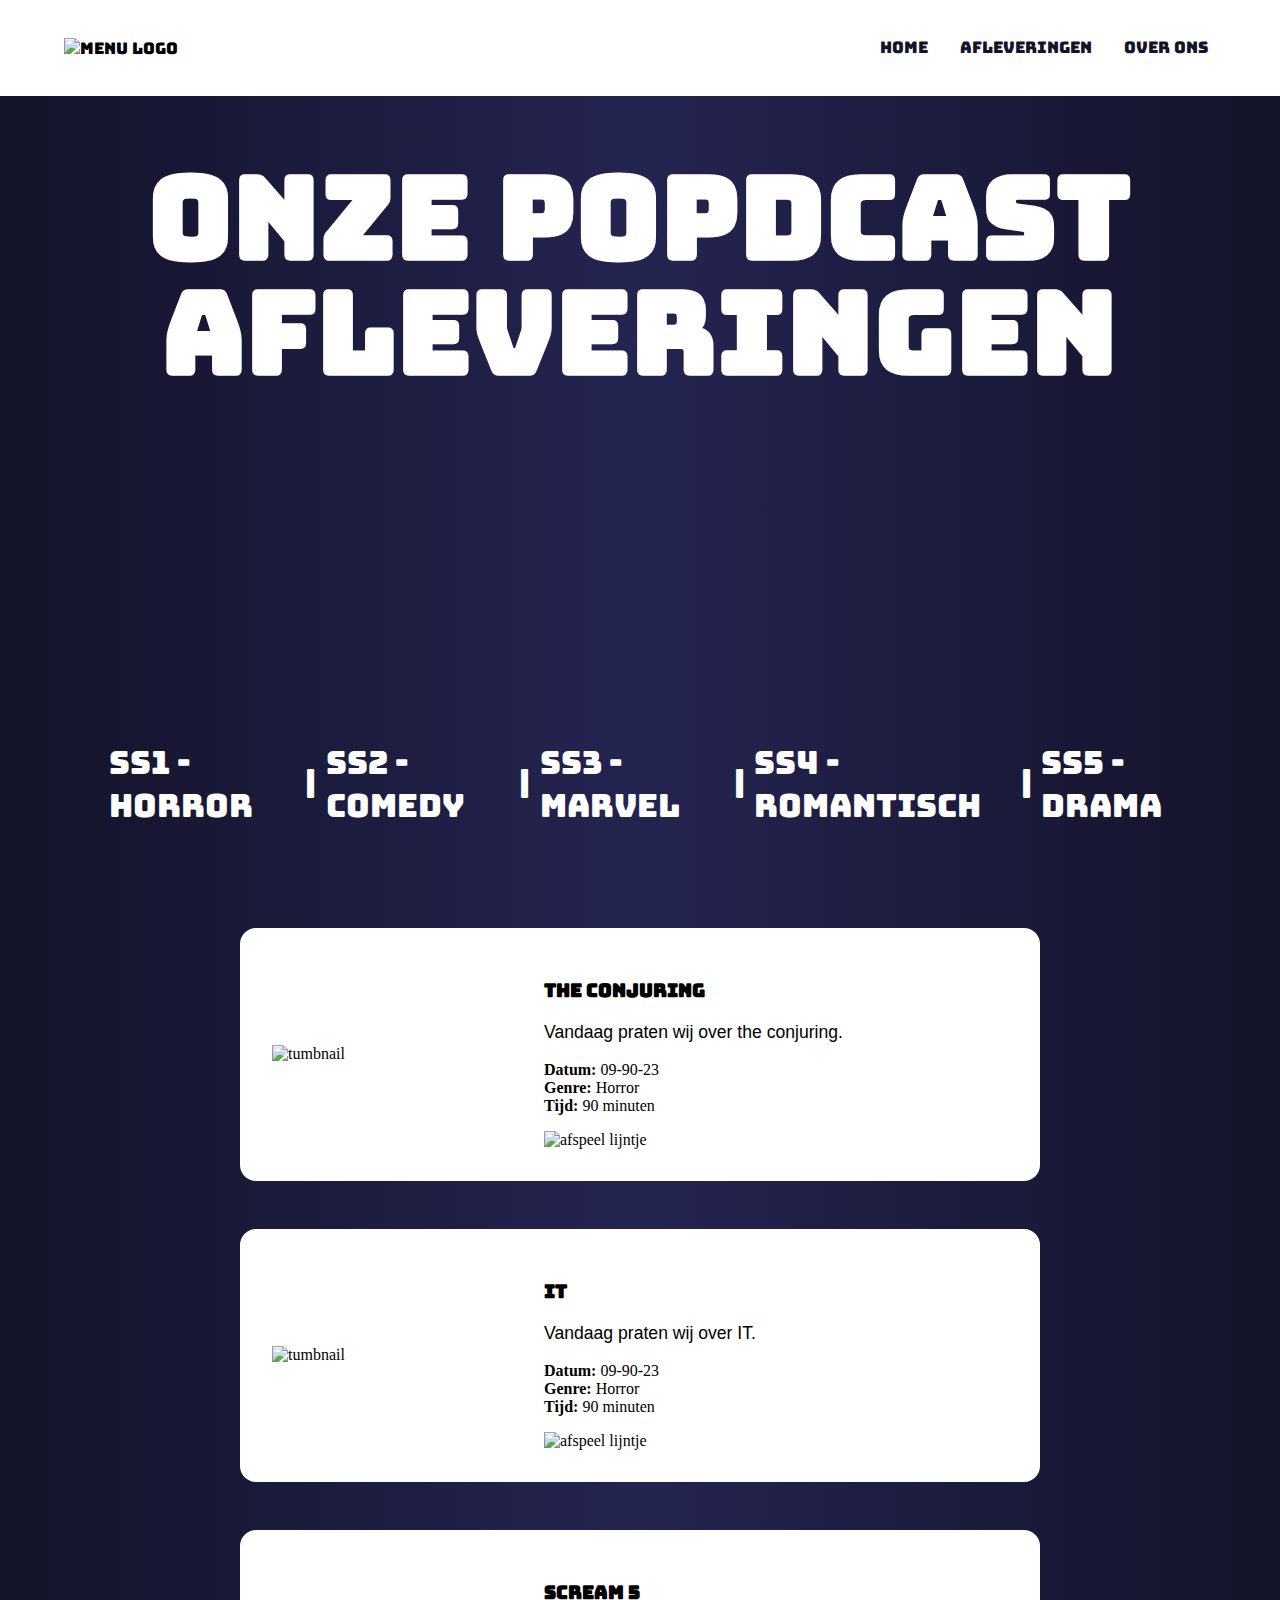
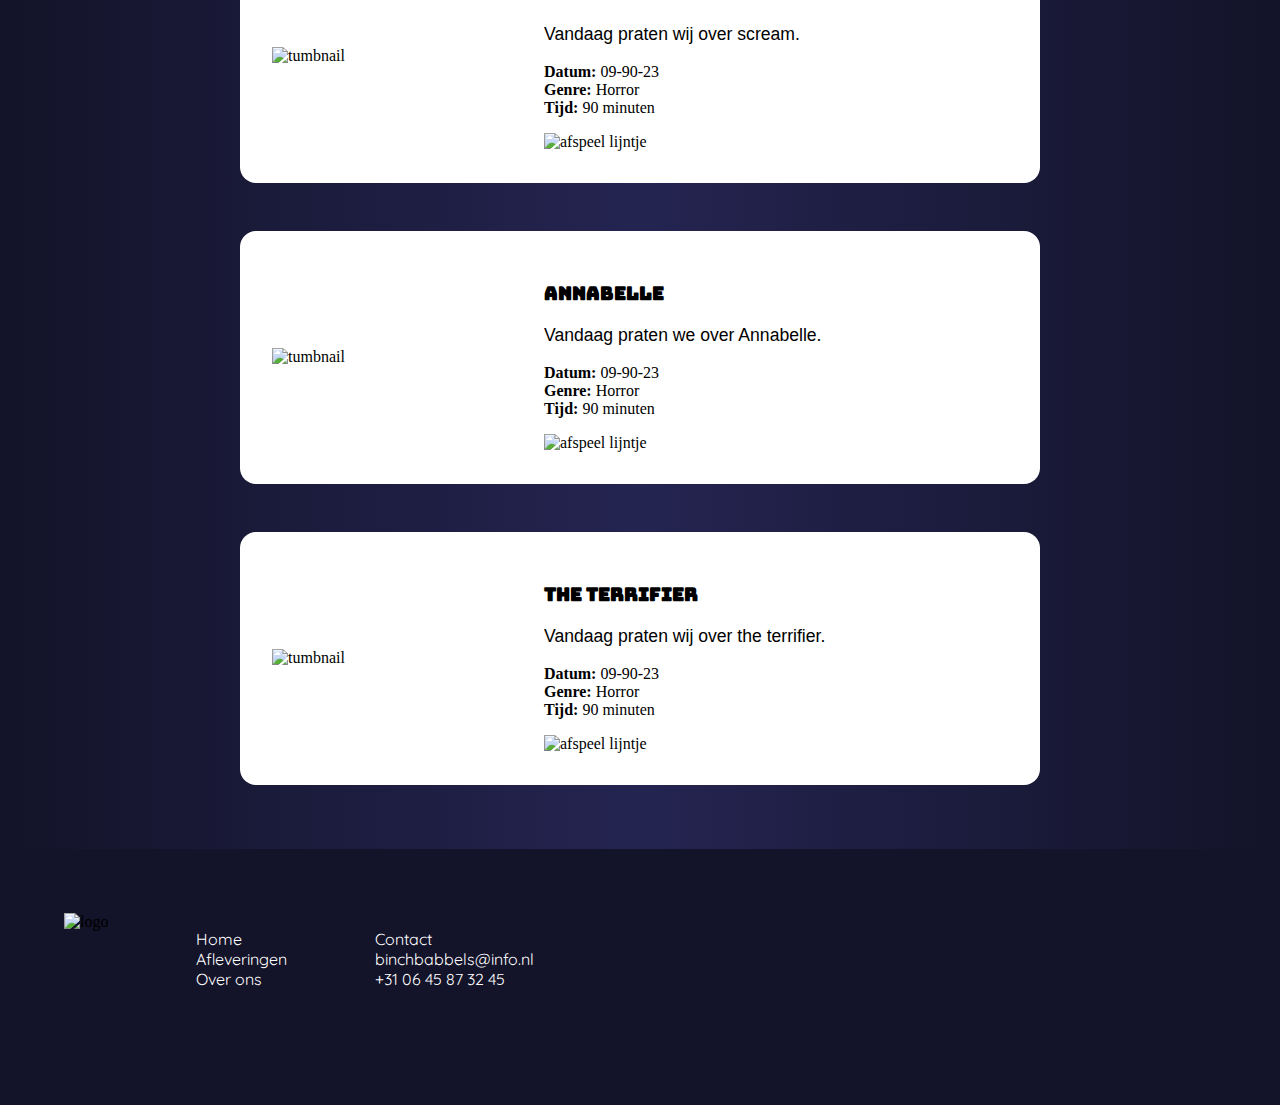
==== afleveringen-podcast.html @ e43b489a "nog een update" ====
<!DOCTYPE html>
<html lang="en">
  <head>
    <meta charset="UTF-8" />
    <link rel="icon" href="images/Logo-blauw.png">
    <meta name="viewport" content="width=device-width, initial-scale=1.0" />
    <title>Binch Babbels</title>
    <link rel="stylesheet" href="style.css"/>

    <link rel="preconnect" href="https://fonts.googleapis.com" />
    <link rel="preconnect" href="https://fonts.gstatic.com" crossorigin />
    <link
      href="https://fonts.googleapis.com/css2?family=Anton&display=swap"
      rel="stylesheet"
    />
    <link href="https://fonts.googleapis.com/css2?family=Radio+Canada:ital,wght@0,300..700;1,300..700&display=swap" rel="stylesheet">
    <link href="https://fonts.googleapis.com/css2?family=Quicksand:wght@300..700&display=swap" rel="stylesheet">
    <link
      href="https://fonts.googleapis.com/css2?family=Anton&family=Permanent+Marker&display=swap"
      rel="stylesheet"
    />
    <link
      href="https://fonts.googleapis.com/css2?family=Bungee&display=swap"
      rel="stylesheet"
    />
  </head>

<body>

<header>

    <img src="images/Logo-blauw.png" alt="menu logo">
 
    <nav>
        <ul>
            <li><a href="index.html">Home</a></li>
            <li><a href="afleveringen-podcast.html">Afleveringen</a></li>
            <li><a href="over-ons-podcast.html">Over ons</a></li>
        </ul>
     </nav>  
    

</header>
<main>
    <!--Header image-->
   <section class="afleveringen-header">
      
       <h1>Onze popdcast afleveringen</h1>
       
   </section>


   <section class="afleveringen-genres">
        <ul>
             <li>ss1 - Horror</li>
             <li>|</li>
             <li>ss2 - Comedy</li>
             <li>|</li>
             <li>ss3 - Marvel</li>
             <li>|</li>
             <li>ss4 - Romantisch</li>
             <li>|</li>
             <li>ss5 - Drama</li>
        </ul>
    </section>

 
    <section class="aflevering">
        <article>
          <img
            class="aflevering-tumbnail"
            src="images/Tekengebied 1 2.png"
            alt="tumbnail"
          />
          <div>
            <h3 class="titel-nieuwe">The conjuring</h3>
            <p>Vandaag praten wij over the conjuring.</p>

            <ul>
              <li> <strong>Datum:&nbsp;</strong> 09-90-23</li>
              <li> <strong>Genre:&nbsp;</strong> Horror</li>
              <li> <strong>Tijd:&nbsp;</strong>90 minuten</li>
            </ul>

            <img class="playlijn" src="images/play.png" alt="afspeel lijntje" />
          </div>
        </article>
    
    
    
      <article>
        <img
          class="aflevering-tumbnail"
          src="images/Tekengebied 2 2.png"
          alt="tumbnail"
        />
        <div>
          <h3 class="titel-nieuwe">IT</h3>
          <p>Vandaag praten wij over IT.</p>

          <ul>
            <li> <strong>Datum:&nbsp;</strong> 09-90-23</li>
            <li> <strong>Genre:&nbsp;</strong> Horror</li>
            <li> <strong>Tijd:&nbsp;</strong>90 minuten</li>
          </ul>

          <img class="playlijn" src="images/play.png" alt="afspeel lijntje" />
        </div>
      </article>
    
      <article>
        <img
          class="aflevering-tumbnail"
          src="images/Tekengebied 3 1.png"
          alt="tumbnail"
        />
        <div>
          <h3 class="titel-nieuwe">scream 5</h3>
          <p>Vandaag praten wij over scream.</p>

          <ul>
            <li> <strong>Datum:&nbsp;</strong> 09-90-23</li>
            <li> <strong>Genre:&nbsp;</strong> Horror</li>
            <li> <strong>Tijd:&nbsp;</strong>90 minuten</li>
          </ul>

          <img class="playlijn" src="images/play.png" alt="afspeel lijntje" />
        </div>
      </article>

      <article>
        <img
          class="aflevering-tumbnail"
          src="images/Tekengebied 4 1.png"
          alt="tumbnail"
        />
        <div>
          <h3 class="titel-nieuwe">Annabelle</h3>
          <p>Vandaag praten we over Annabelle.</p>

          <ul>
            <li> <strong>Datum:&nbsp;</strong> 09-90-23</li>
            <li> <strong>Genre:&nbsp;</strong> Horror</li>
            <li> <strong>Tijd:&nbsp;</strong>90 minuten</li>
          </ul>

          <img class="playlijn" src="images/play.png" alt="afspeel lijntje" />
        </div>
      </article>

      <article>
        <img
          class="aflevering-tumbnail"
          src="images/Tekengebied 5 1.png"
          alt="tumbnail"
        />
        <div>
          <h3 class="titel-nieuwe">The terrifier</h3>
          <p>Vandaag praten wij over the terrifier.</p>

          <ul>
            <li> <strong>Datum:&nbsp;</strong> 09-90-23</li>
            <li> <strong>Genre:&nbsp;</strong> Horror</li>
            <li> <strong>Tijd:&nbsp;</strong>90 minuten</li>
          </ul>

          <img class="playlijn" src="images/play.png" alt="afspeel lijntje" />
        </div>
      </article>
    
 

    




</main>


<footer>
  <img src="images/logo-binchbabbels-geel.png" alt="logo" />
  <div>
    <ul>
      <li>Home</li>
      <li>Afleveringen</li>
      <li>Over ons</li>
    </ul>
  </div>
  <div>
    <ul>
      <li>Contact</li>
      <li>binchbabbels@info.nl</li>
      <li>+31 06 45 87 32 45</li>
    </ul>
  </div>
</footer>

</body>
</html>
---- style.css ----
body {
    margin: 0;
    width: 100%;
    background-image: linear-gradient(
      to right,
      rgb(19, 19, 41),
      rgb(36, 36, 81),
      rgb(19, 19, 41)
    );
  }

  main section {
    padding: 4em 4em 0em 4em;
  }

  main section section {
    padding: 0 0em;
  }

  /*navigatie*/

  header {
    display: flex;
    padding: 0 4em;
    background-color: white;
    flex-wrap: wrap;
    align-items: center;
    font-family: "Bungee", sans-serif;
    gap: 2rem;
    justify-content: space-between;
  

  }

header img{
    width: 10em;   
}



  header li {
    height: 5rem;
    list-style: none;
    line-height: 5rem;
    padding: 0.5em;
  }

  header ul {
    display: flex;
    gap: 1rem;
    margin: 0;
  }

  header li a {
    color: rgb(19, 19, 41);
    text-decoration: none;
  }
  
  header li a:hover {
    color: rgb(255, 255, 255);
  }

  header li:hover{
    background-color:rgb(19, 19, 41);  
  }

  header li:hover a{
    color:white ;
  }




 /*header*/


  h1 {
    font-size: 9vw;
    font-family: "Bungee", sans-serif;
    color: white;
    text-align: center;
    margin: 0em;
    line-height: 9vw;
  }

  .podcast-titel {
    display: flex;
    background-image: url(images/patroon2.png);
    background-repeat: no-repeat;
    background-size: cover;
    background-position: center;
    height: 30vw;
    justify-content: center;
    align-items: center;
  }



 /*nieuwste aflevering*/

  h2 {
    font-size: 3vw;
    font-family: "Bungee", sans-serif;
    font-weight: 400;
    font-style: normal;
    color: white;
    text-align: left;

    line-height: 1em;
  }


  section a {
    border: 0.1rem solid white;
    padding: 0.5rem;
    color: white;
    text-decoration: none;
    font-family: "Franklin Gothic Medium", "Arial Narrow", Arial, sans-serif;
  }

section p {
    color: rgb(255, 255, 255);
    font-size: 1.1em;
    font-family: "Franklin Gothic Medium", "Arial Narrow", Arial, sans-serif;
  
  }

   /*nieuwste aflevering blokken*/


 
.aflevering {
    display: flex;
    flex-wrap: wrap;
    gap: 3em;
    justify-content:center ;
    align-items: center;
  }


article {
  display: flex;
  background-color: white;
  align-items: center;
  padding: 2em;
  border-radius: 1em;
  color: black;
  width: 46em;
  gap:2em;
 
}

article p {
    color: black;
}

article ul{
    padding: 0rem;
  }


  article li{
    list-style-type: none;
  }

article img {
    width: 15em;
  }
.playlijn{
width: 100%;

}
/* 
.aflevering article{
    width: 30em;
} */
.best-beluisterd-tegel article{
   display: flex;
   flex-direction: column;
   width: 20em;
   justify-content: center;
}

.nieuwste-afleveringen {
    display: flex;
    justify-content: space-between;
    align-items: center;
}

.best-beluisterd article img {
    width: 15em;
  }





/* .aflevering-tumbnail { 
    width: 15em;
  } */

.tumbnail { 
    width: 15em;
  }

.playknop{
    width: 5em;
}

.bestbeluisterd div {
    display: flex;
}

.titel-nieuwe{
    font-family: "Bungee", sans-serif;
    text-align:left;
}

.best-beluisterd-tegel{
display: flex;
justify-content: start;
flex-wrap: wrap;
align-items: center;
gap: 2rem;
/* padding-right: 2rem; */

}






/*overons-homepgae*/



.overons-section{
  display: flex;
  justify-content: space-between;
  align-items: center;
  padding: 5rem;
  background-color: rgb(49, 49, 101);
  margin-top: 5rem;
  line-height: 2rem;
  flex-wrap: wrap;
  
  
}

.overons-section div p {
  width: 100ch;
}


.foto-overons-home{
  width:30%;

}

/*overons-pagina-tussenblok*/


iframe{
  height: 30rem;
  width: 50rem;
  
}



.tussenblok-actie{
  display: flex;
  justify-content: space-between;
  align-items: center;
  padding: 7rem;
  background-color: rgb(49, 49, 101);
  margin-top: 5rem;
  line-height: 2rem;
  flex-wrap: wrap;
  
}


.tussenblok-actie img{
  height: 30rem;
}



.tussenblok-actie h2{
  font-size: 4rem;
  line-height: 4rem;
  width: 14ch;
  
}

.merchandise p{
  text-align: center;
  line-height:0rem;
  font-size: 2em;
}

.mock-kockup{
  height: auto;
}





.titel-bestbeluisterd{
    text-align: center;
} */


.best-beluisterd-tegel article{
 display: flex;
 justify-content: center;
 flex-wrap: wrap;
   


}
   
.playlijn2{
    width: 20em;
}


/*formulier*/

/*bron formulier:https://www.w3schools.com/howto/howto_css_contact_form.asp */

.formulier{
    display: flex;
    justify-content: space-between;
    align-items: center;
}

.formulier p {
  font-family: 'Radio Canada';
}



label {
  font-family: "Bungee", sans-serif;
  color: rgb(19, 19, 41);
}

input[type="text"],
select,
textarea {
  width: 100%;
  padding: 12px;
  border: 1px solid #ccc;
  border-radius: 4px;
  box-sizing: border-box;
  margin-top: 6px;
  margin-bottom: 16px;
  resize: vertical;
}

input[type="submit"] {
  background-color: #04aa6d;
  color: white;
  padding: 12px 20px;
  border: none;
  border-radius: 4px;
  cursor: pointer;
}

input[type="submit"]:hover {
  background-color: #45a049;
}

.container {
  border-radius: 5px;
  background-color: #f2f2f2;
  padding: 20px;
}


/*afleveringen pagina*/

/*header*/

.afleveringen-header {
    display: flex;
    background-image: url(images/aflleveringen-slinger.png);
    background-repeat: no-repeat;
    background-size: cover;
    background-position: bottom;
    height: 30em;
    justify-content: center;
    align-items: start;
  }


section ul{
    list-style-type: none;
    /* color: white; */
    
    font-size: 1rem;


}
section li{
    display: flex;
    justify-content: start;
    align-items: center;
}



.afleveringen-genres {
  display: block;
  justify-content: center;
  align-items: center;
  color: white;
  font-family: "Bungee", sans-serif;
  list-style: none;
}

.afleveringen-genres ul {
  justify-content: center;
  display: flex;
  flex-direction: row;
  font-size: 2rem;
}

.afleveringen-genres ul li {
  padding: .3rem;
}

.over-ons-header {
  display: flex;
  background-image: url(images/aflleveringen-slinger.png);
  background-repeat: no-repeat;
  background-size: cover;
  background-position: bottom;
  height: 30em;
  justify-content: center;
  align-items: center;
}

.info {
  display: flex;
  justify-content: space-between;
  align-items: flex-start;
  margin: 2rem;
  gap: 8rem;
  
  
}

.overons-tekst {
  font-size: 1.5vw;
  line-height: 2vw;
}

.overons-foto {
  height: 30vw;
  align-items: end;
  display: flex;
  flex-wrap: wrap;
}




.titel-apps {
  color:white;
  font-family: "Bungee", sans-serif;
  text-align: center;
  font-size: 3vw;
}

.apps {
  display: flex;
  justify-content: space-between;
  flex-wrap: wrap;
  align-items: end;
  margin: 70px;
}



.overons-merchandise{
  height: 20rem;
  width: 20rem;
}


.Mockup-titel{
  font-size: 1.2em;
  font-family: "Bungee", sans-serif;
  align-items: center;
}

.knop-bestellen{
  color:rgb(34,32,99);
  border-color: rgb(34,32,99);
  align-items: start;
  border-radius:1rem;
  padding: 1rem;
}

/*footer*/

footer{
  /* width: 100%; */
  height: 8em;
  display: flex;
  flex-wrap: wrap;
  justify-content: start;
  gap: 3em;
  padding: 4em 4em 4em 4em;
  margin-top: 4em;
    background-color:rgb(19, 19, 41);
}


footer img{
  height: 40%;
  
  
}

footer ul{
    list-style-type: none;
    color: white;
  font-family: 'Quicksand';

}
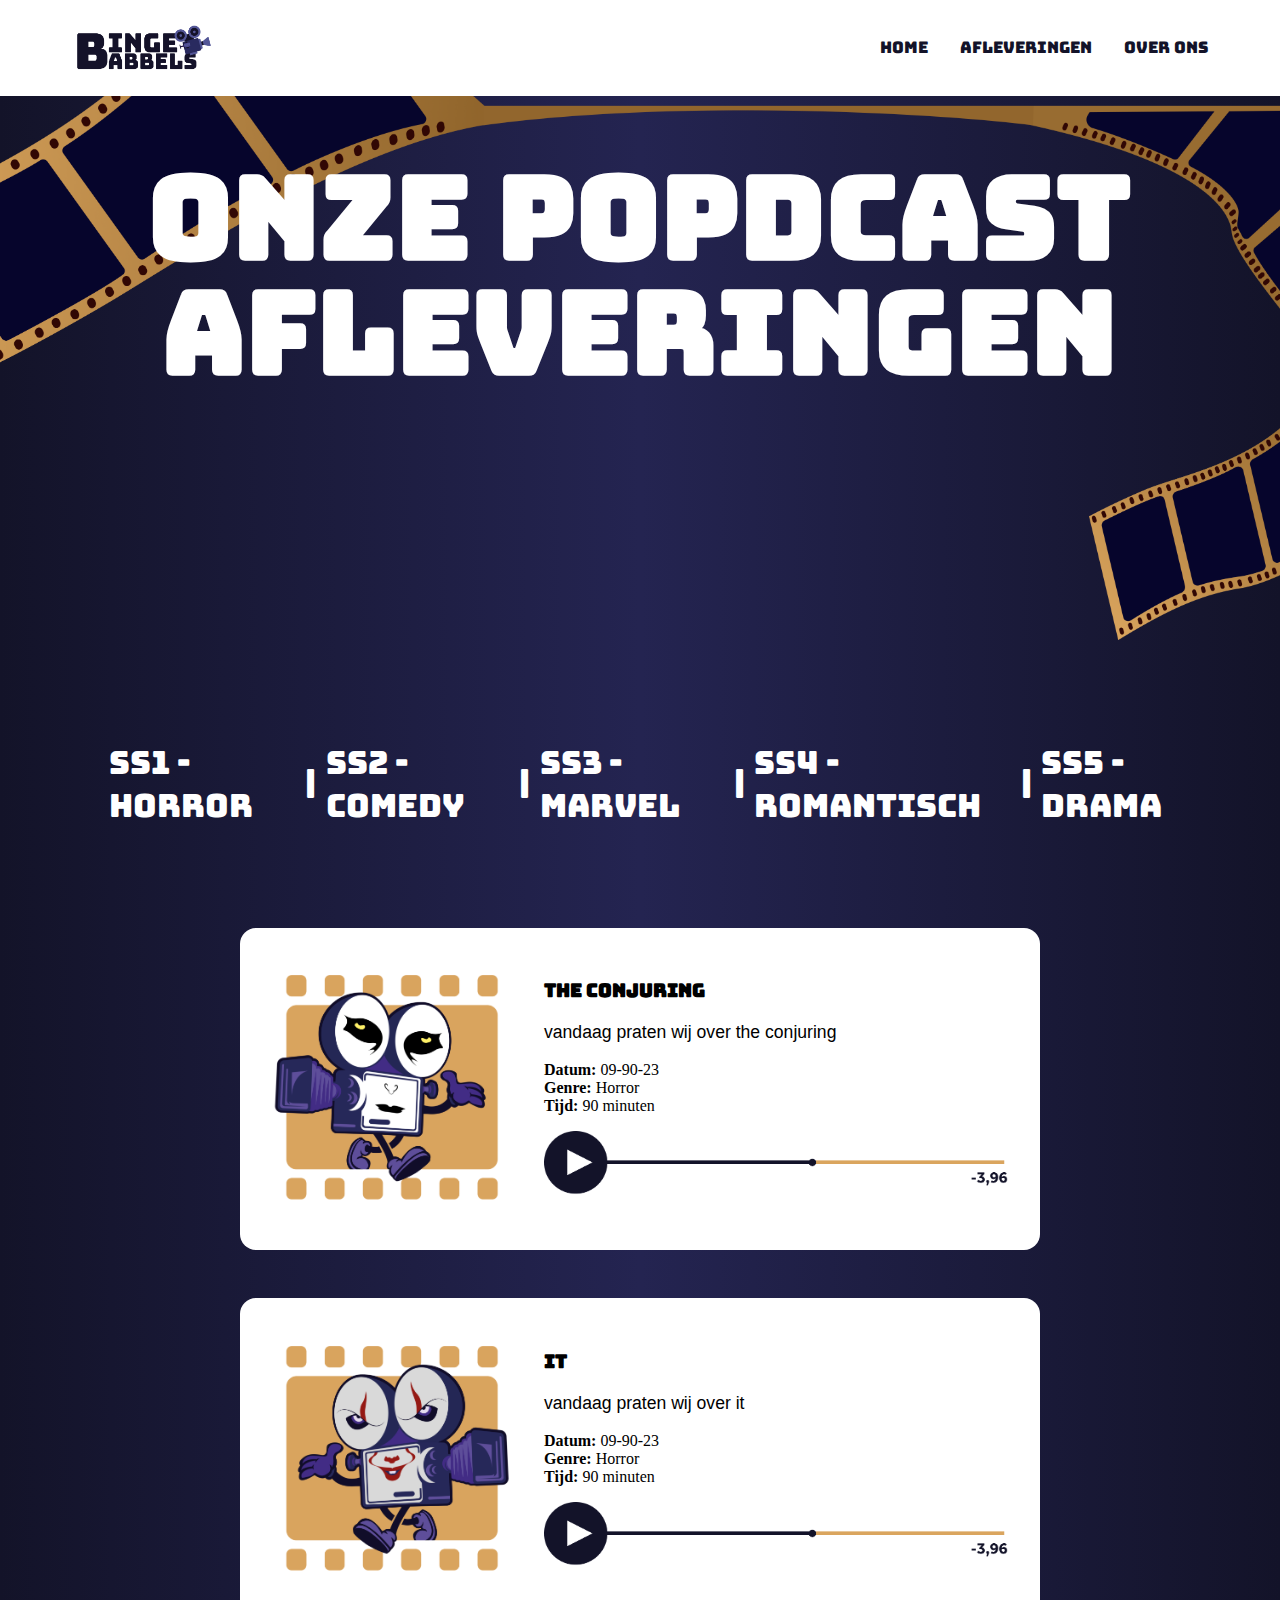
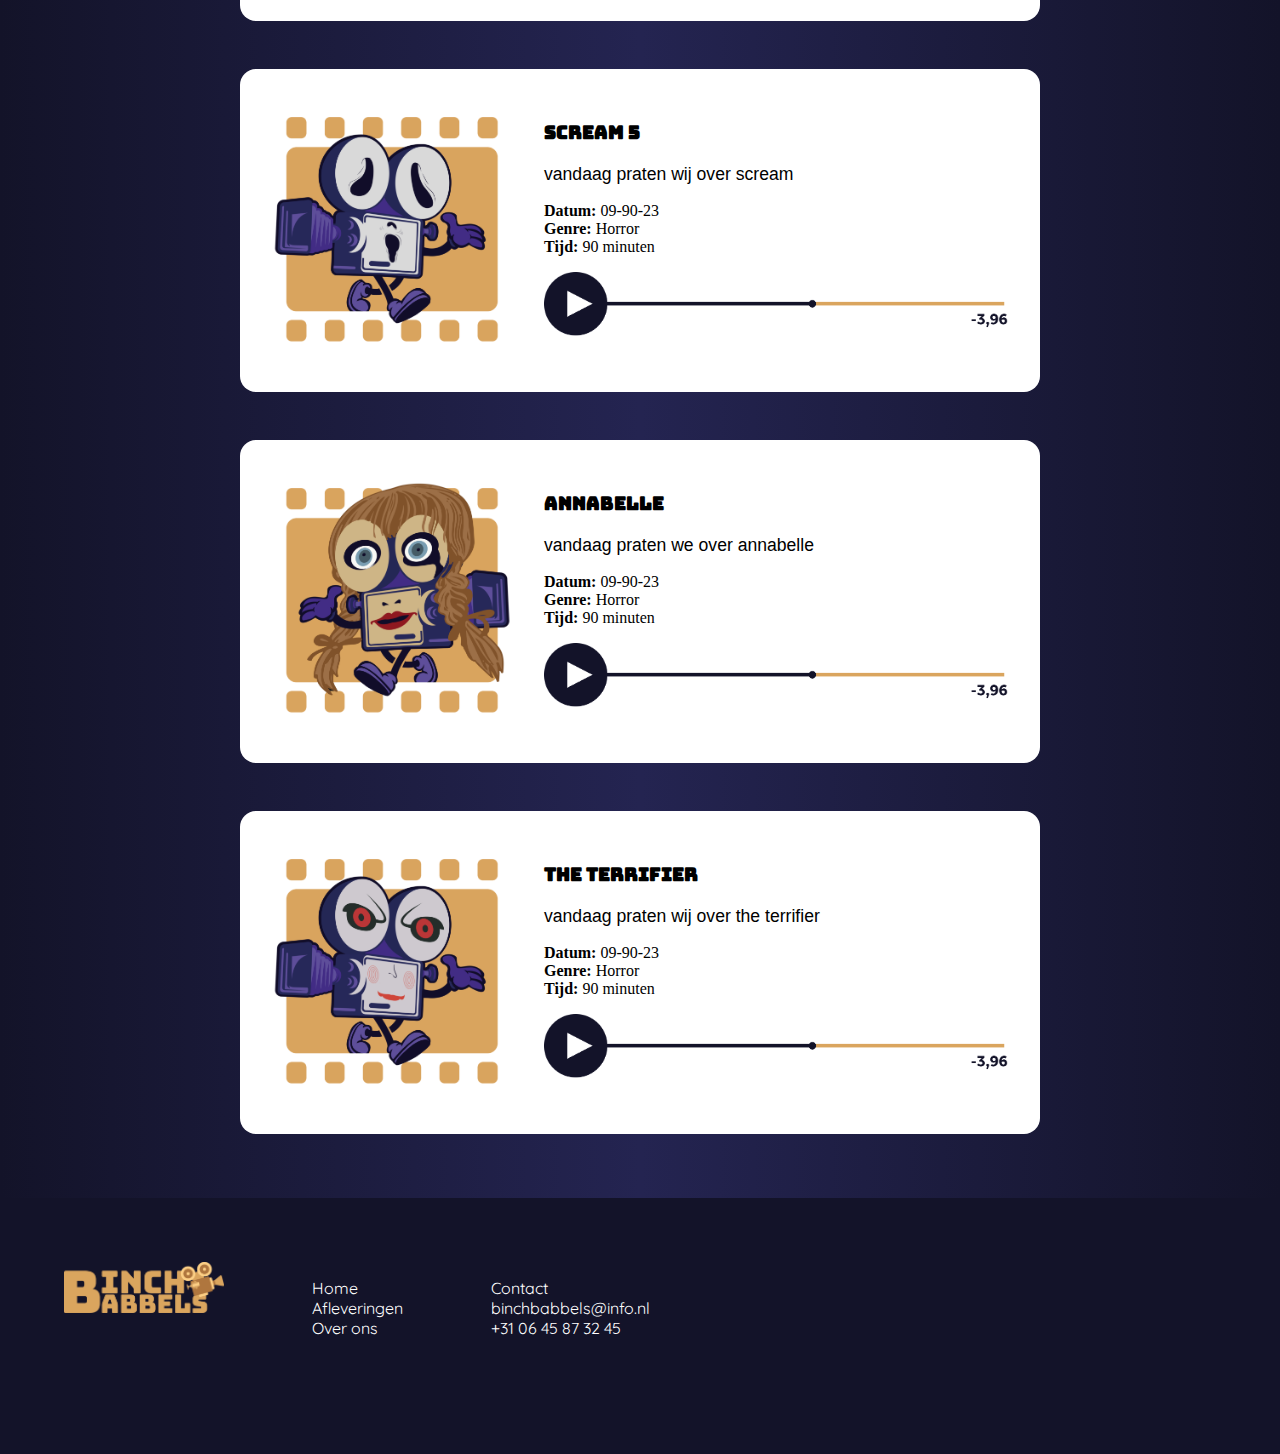
==== commit 07583440: "1e versie" ====
--- a/afleveringen-podcast.html
+++ b/afleveringen-podcast.html
@@ -2,7 +2,6 @@
 <html lang="en">
   <head>
     <meta charset="UTF-8" />
-    <link rel="icon" href="images/Logo-blauw.png">
     <meta name="viewport" content="width=device-width, initial-scale=1.0" />
     <title>Binch Babbels</title>
     <link rel="stylesheet" href="style.css"/>
@@ -74,12 +73,12 @@
           />
           <div>
             <h3 class="titel-nieuwe">The conjuring</h3>
-            <p>Vandaag praten wij over the conjuring.</p>
+            <p>vandaag praten wij over the conjuring</p>
 
             <ul>
-              <li> <strong>Datum:&nbsp;</strong> 09-90-23</li>
-              <li> <strong>Genre:&nbsp;</strong> Horror</li>
-              <li> <strong>Tijd:&nbsp;</strong>90 minuten</li>
+              <li> <b>Datum:&nbsp;</b> 09-90-23</li>
+              <li> <b>Genre:&nbsp;</b> Horror</li>
+              <li> <b>Tijd:&nbsp;</b>90 minuten</li>
             </ul>
 
             <img class="playlijn" src="images/play.png" alt="afspeel lijntje" />
@@ -95,13 +94,13 @@
           alt="tumbnail"
         />
         <div>
-          <h3 class="titel-nieuwe">IT</h3>
-          <p>Vandaag praten wij over IT.</p>
-
-          <ul>
-            <li> <strong>Datum:&nbsp;</strong> 09-90-23</li>
-            <li> <strong>Genre:&nbsp;</strong> Horror</li>
-            <li> <strong>Tijd:&nbsp;</strong>90 minuten</li>
+          <h3 class="titel-nieuwe">it</h3>
+          <p>vandaag praten wij over it</p>
+
+          <ul>
+            <li> <b>Datum:&nbsp;</b> 09-90-23</li>
+            <li> <b>Genre:&nbsp;</b> Horror</li>
+            <li> <b>Tijd:&nbsp;</b>90 minuten</li>
           </ul>
 
           <img class="playlijn" src="images/play.png" alt="afspeel lijntje" />
@@ -116,12 +115,12 @@
         />
         <div>
           <h3 class="titel-nieuwe">scream 5</h3>
-          <p>Vandaag praten wij over scream.</p>
-
-          <ul>
-            <li> <strong>Datum:&nbsp;</strong> 09-90-23</li>
-            <li> <strong>Genre:&nbsp;</strong> Horror</li>
-            <li> <strong>Tijd:&nbsp;</strong>90 minuten</li>
+          <p>vandaag praten wij over scream</p>
+
+          <ul>
+            <li> <b>Datum:&nbsp;</b> 09-90-23</li>
+            <li> <b>Genre:&nbsp;</b> Horror</li>
+            <li> <b>Tijd:&nbsp;</b>90 minuten</li>
           </ul>
 
           <img class="playlijn" src="images/play.png" alt="afspeel lijntje" />
@@ -136,12 +135,12 @@
         />
         <div>
           <h3 class="titel-nieuwe">Annabelle</h3>
-          <p>Vandaag praten we over Annabelle.</p>
-
-          <ul>
-            <li> <strong>Datum:&nbsp;</strong> 09-90-23</li>
-            <li> <strong>Genre:&nbsp;</strong> Horror</li>
-            <li> <strong>Tijd:&nbsp;</strong>90 minuten</li>
+          <p>vandaag praten we over annabelle</p>
+
+          <ul>
+            <li> <b>Datum:&nbsp;</b> 09-90-23</li>
+            <li> <b>Genre:&nbsp;</b> Horror</li>
+            <li> <b>Tijd:&nbsp;</b>90 minuten</li>
           </ul>
 
           <img class="playlijn" src="images/play.png" alt="afspeel lijntje" />
@@ -156,12 +155,12 @@
         />
         <div>
           <h3 class="titel-nieuwe">The terrifier</h3>
-          <p>Vandaag praten wij over the terrifier.</p>
-
-          <ul>
-            <li> <strong>Datum:&nbsp;</strong> 09-90-23</li>
-            <li> <strong>Genre:&nbsp;</strong> Horror</li>
-            <li> <strong>Tijd:&nbsp;</strong>90 minuten</li>
+          <p>vandaag praten wij over the terrifier</p>
+
+          <ul>
+            <li> <b>Datum:&nbsp;</b> 09-90-23</li>
+            <li> <b>Genre:&nbsp;</b> Horror</li>
+            <li> <b>Tijd:&nbsp;</b>90 minuten</li>
           </ul>
 
           <img class="playlijn" src="images/play.png" alt="afspeel lijntje" />
--- a/style.css
+++ b/style.css
@@ -248,10 +248,6 @@
   
 }
 
-.overons-section div p {
-  width: 100ch;
-}
-
 
 .foto-overons-home{
   width:30%;
@@ -291,7 +287,6 @@
 .tussenblok-actie h2{
   font-size: 4rem;
   line-height: 4rem;
-  width: 14ch;
   
 }
 
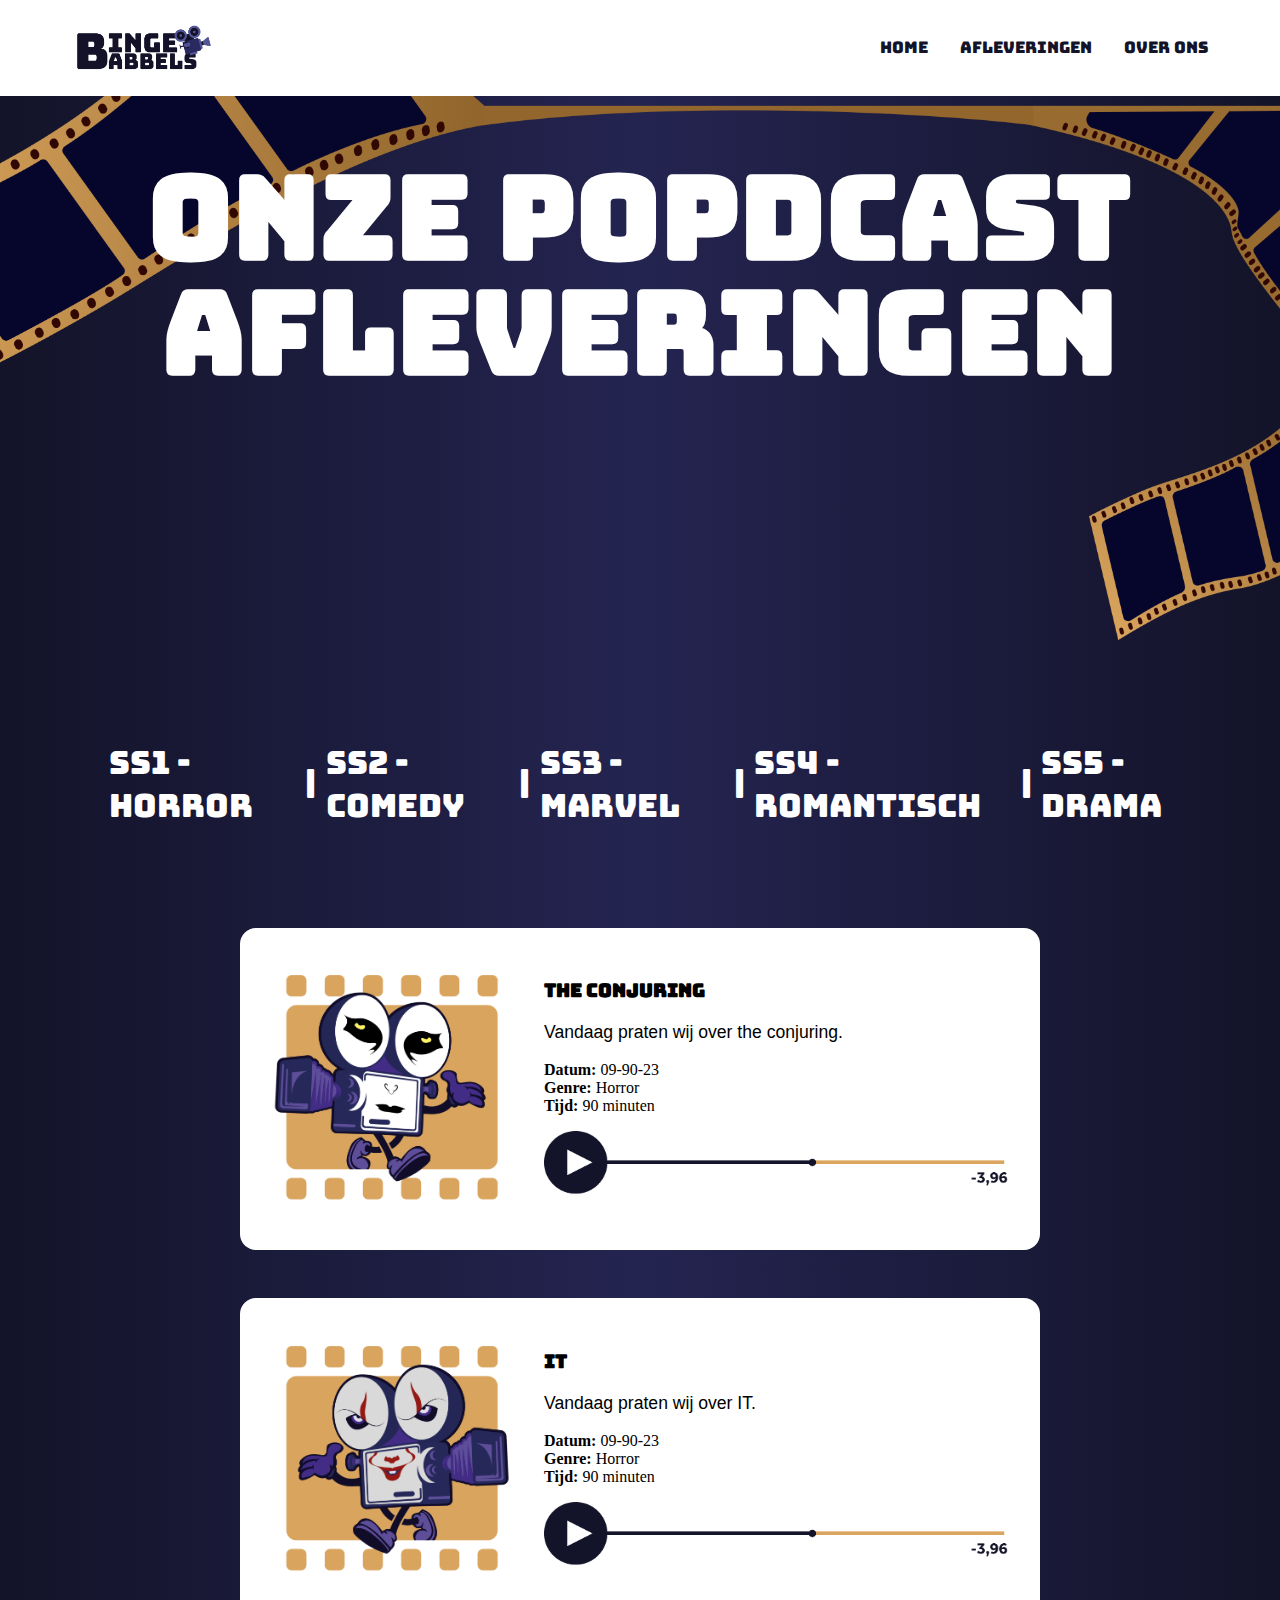
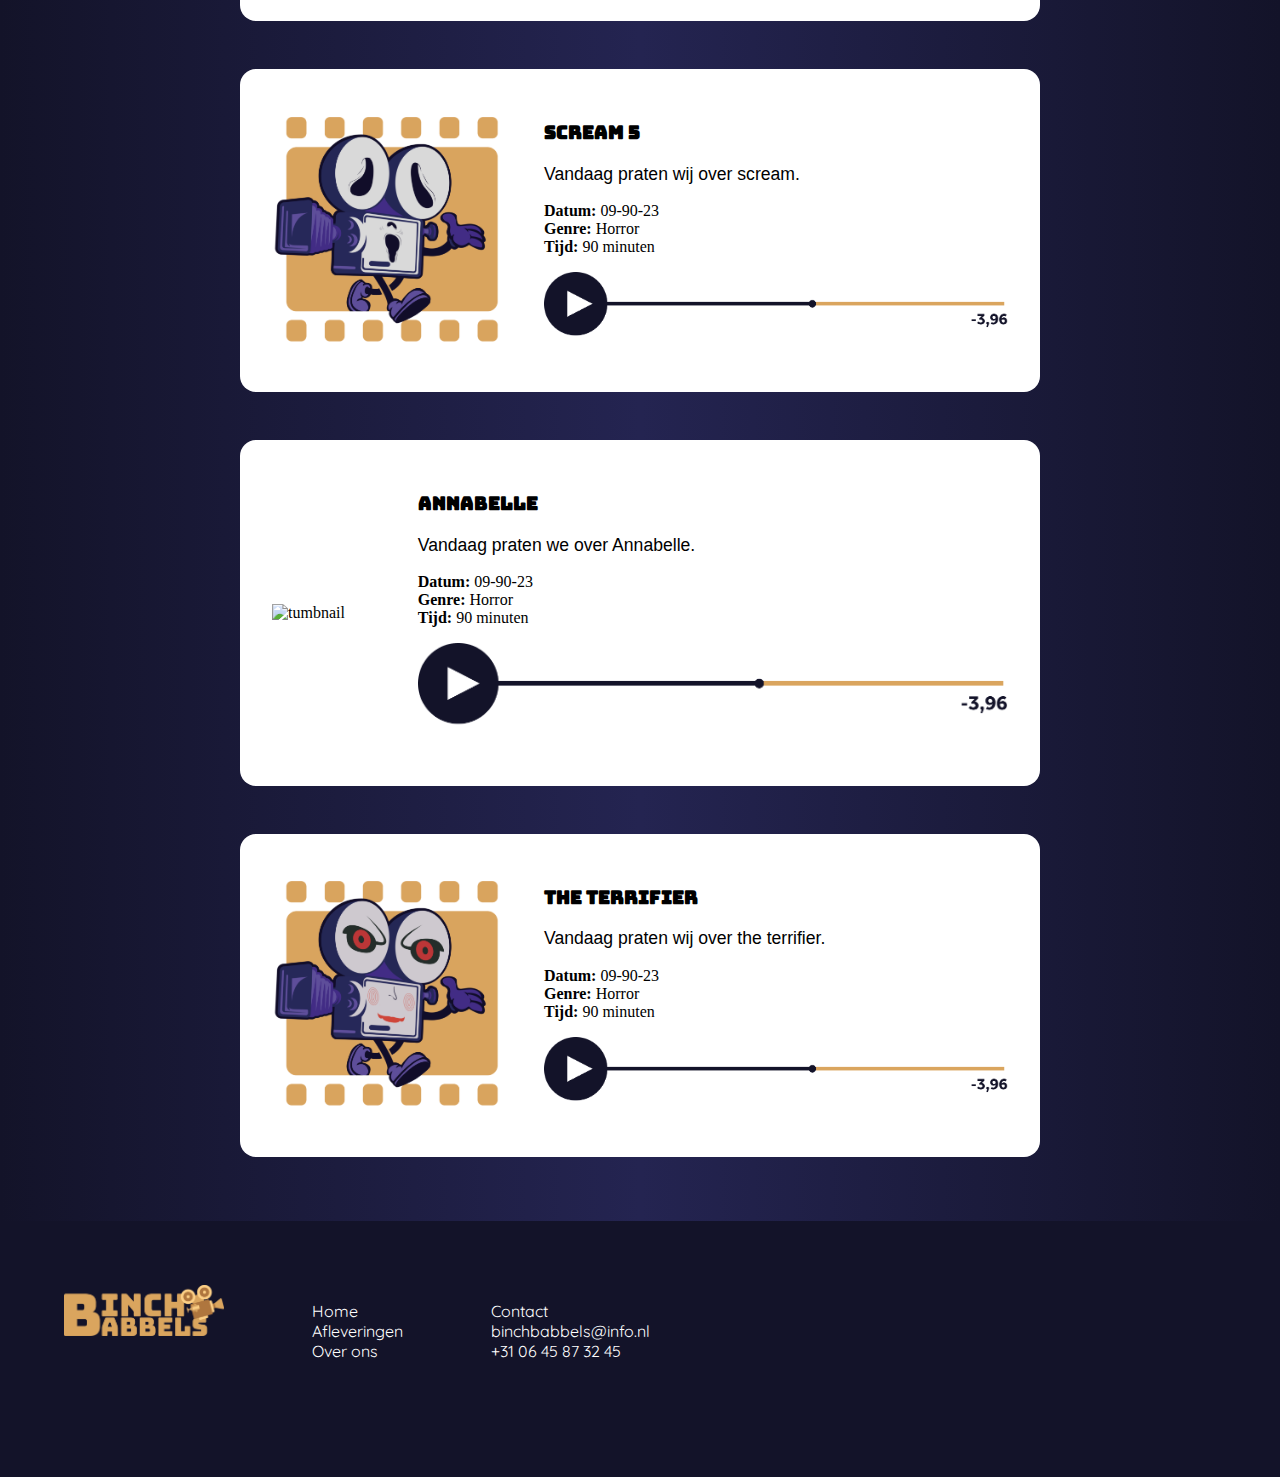
==== commit c3ce40a2: "nieuwe versie" ====
--- a/afleveringen-podcast.html
+++ b/afleveringen-podcast.html
@@ -2,6 +2,7 @@
 <html lang="en">
   <head>
     <meta charset="UTF-8" />
+    <link rel="icon" href="images/Logo-blauw.png">
     <meta name="viewport" content="width=device-width, initial-scale=1.0" />
     <title>Binch Babbels</title>
     <link rel="stylesheet" href="style.css"/>
@@ -66,104 +67,85 @@
  
     <section class="aflevering">
         <article>
-          <img
-            class="aflevering-tumbnail"
-            src="images/Tekengebied 1 2.png"
-            alt="tumbnail"
-          />
+          <img class="aflevering-tumbnail" src="images/Tekengebied12.png" alt="tumbnail">
+
           <div>
             <h3 class="titel-nieuwe">The conjuring</h3>
-            <p>vandaag praten wij over the conjuring</p>
+            <p>Vandaag praten wij over the conjuring.</p>
 
             <ul>
-              <li> <b>Datum:&nbsp;</b> 09-90-23</li>
-              <li> <b>Genre:&nbsp;</b> Horror</li>
-              <li> <b>Tijd:&nbsp;</b>90 minuten</li>
+              <li> <strong>Datum:&nbsp;</strong> 09-90-23</li>
+              <li> <strong>Genre:&nbsp;</strong> Horror</li>
+              <li> <strong>Tijd:&nbsp;</strong>90 minuten</li>
             </ul>
 
-            <img class="playlijn" src="images/play.png" alt="afspeel lijntje" />
+            <img class="playlijn" src="images/play.png" alt="afspeel lijntje">
           </div>
         </article>
     
     
     
       <article>
-        <img
-          class="aflevering-tumbnail"
-          src="images/Tekengebied 2 2.png"
-          alt="tumbnail"
-        />
+        <img class="aflevering-tumbnail" src="images/Tekengebied22.png"alt="tumbnail">
         <div>
-          <h3 class="titel-nieuwe">it</h3>
-          <p>vandaag praten wij over it</p>
+          <h3 class="titel-nieuwe">IT</h3>
+          <p>Vandaag praten wij over IT.</p>
 
           <ul>
-            <li> <b>Datum:&nbsp;</b> 09-90-23</li>
-            <li> <b>Genre:&nbsp;</b> Horror</li>
-            <li> <b>Tijd:&nbsp;</b>90 minuten</li>
+            <li> <strong>Datum:&nbsp;</strong> 09-90-23</li>
+            <li> <strong>Genre:&nbsp;</strong> Horror</li>
+            <li> <strong>Tijd:&nbsp;</strong>90 minuten</li>
           </ul>
 
-          <img class="playlijn" src="images/play.png" alt="afspeel lijntje" />
+          <img class="playlijn" src="images/play.png" alt="afspeel lijntje">
         </div>
       </article>
     
       <article>
-        <img
-          class="aflevering-tumbnail"
-          src="images/Tekengebied 3 1.png"
-          alt="tumbnail"
-        />
+        <img class="aflevering-tumbnail" src="images/Tekengebied31.png" alt="tumbnail">
         <div>
           <h3 class="titel-nieuwe">scream 5</h3>
-          <p>vandaag praten wij over scream</p>
+          <p>Vandaag praten wij over scream.</p>
 
           <ul>
-            <li> <b>Datum:&nbsp;</b> 09-90-23</li>
-            <li> <b>Genre:&nbsp;</b> Horror</li>
-            <li> <b>Tijd:&nbsp;</b>90 minuten</li>
+            <li> <strong>Datum:&nbsp;</strong> 09-90-23</li>
+            <li> <strong>Genre:&nbsp;</strong> Horror</li>
+            <li> <strong>Tijd:&nbsp;</strong>90 minuten</li>
           </ul>
 
-          <img class="playlijn" src="images/play.png" alt="afspeel lijntje" />
+          <img class="playlijn" src="images/play.png" alt="afspeel lijntje">
         </div>
       </article>
 
       <article>
-        <img
-          class="aflevering-tumbnail"
-          src="images/Tekengebied 4 1.png"
-          alt="tumbnail"
-        />
+        <img class="aflevering-tumbnail" src="images/Tekengebied 4 1.png" alt="tumbnail">
         <div>
           <h3 class="titel-nieuwe">Annabelle</h3>
-          <p>vandaag praten we over annabelle</p>
+          <p>Vandaag praten we over Annabelle.</p>
 
           <ul>
-            <li> <b>Datum:&nbsp;</b> 09-90-23</li>
-            <li> <b>Genre:&nbsp;</b> Horror</li>
-            <li> <b>Tijd:&nbsp;</b>90 minuten</li>
+            <li> <strong>Datum:&nbsp;</strong> 09-90-23</li>
+            <li> <strong>Genre:&nbsp;</strong> Horror</li>
+            <li> <strong>Tijd:&nbsp;</strong>90 minuten</li>
           </ul>
 
-          <img class="playlijn" src="images/play.png" alt="afspeel lijntje" />
+          <img class="playlijn" src="images/play.png" alt="afspeel lijntje">
         </div>
       </article>
 
       <article>
-        <img
-          class="aflevering-tumbnail"
-          src="images/Tekengebied 5 1.png"
-          alt="tumbnail"
-        />
+        <img class="aflevering-tumbnail" src="images/Tekengebied51.png" alt="tumbnail">
         <div>
           <h3 class="titel-nieuwe">The terrifier</h3>
-          <p>vandaag praten wij over the terrifier</p>
+          <p>Vandaag praten wij over the terrifier.</p>
 
           <ul>
-            <li> <b>Datum:&nbsp;</b> 09-90-23</li>
-            <li> <b>Genre:&nbsp;</b> Horror</li>
-            <li> <b>Tijd:&nbsp;</b>90 minuten</li>
+            <li> <strong>Datum:&nbsp;</strong> 09-90-23</li>
+            <li> <strong>Genre:&nbsp;</strong> Horror</li>
+            <li> <strong>Tijd:&nbsp;</strong>90 minuten</li>
           </ul>
 
-          <img class="playlijn" src="images/play.png" alt="afspeel lijntje" />
+          <img class="playlijn" src="images/play.png" alt="afspeel lijntje">
         </div>
       </article>
     
@@ -178,7 +160,7 @@
 
 
 <footer>
-  <img src="images/logo-binchbabbels-geel.png" alt="logo" />
+  <img src="images/logo-binchbabbels-geel.png" alt="logo-footer" />
   <div>
     <ul>
       <li>Home</li>
--- a/style.css
+++ b/style.css
@@ -248,6 +248,10 @@
   
 }
 
+.overons-section div p {
+  width: 100ch;
+}
+
 
 .foto-overons-home{
   width:30%;
@@ -287,6 +291,7 @@
 .tussenblok-actie h2{
   font-size: 4rem;
   line-height: 4rem;
+  width: 14ch;
   
 }
 
@@ -451,7 +456,7 @@
 }
 
 .overons-tekst {
-  font-size: 1.5vw;
+  font-size: 1vw;
   line-height: 2vw;
 }
 
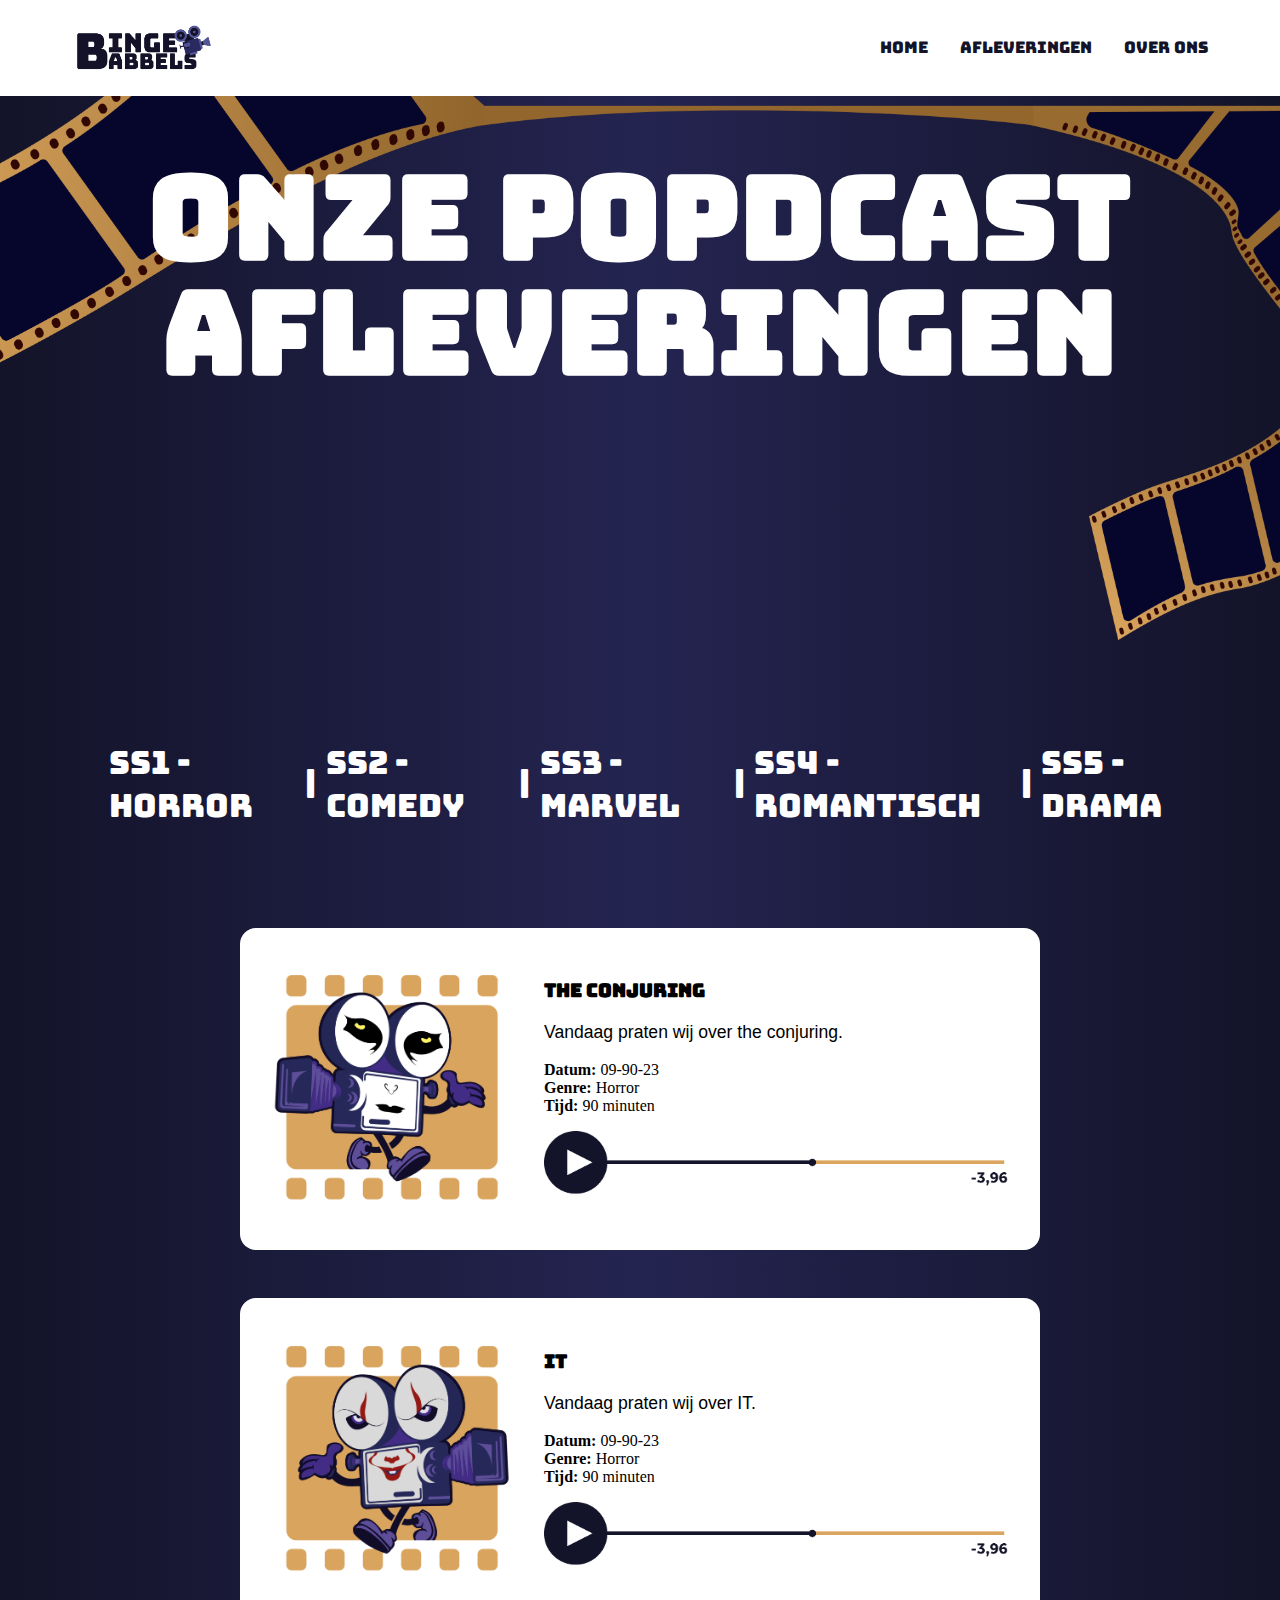
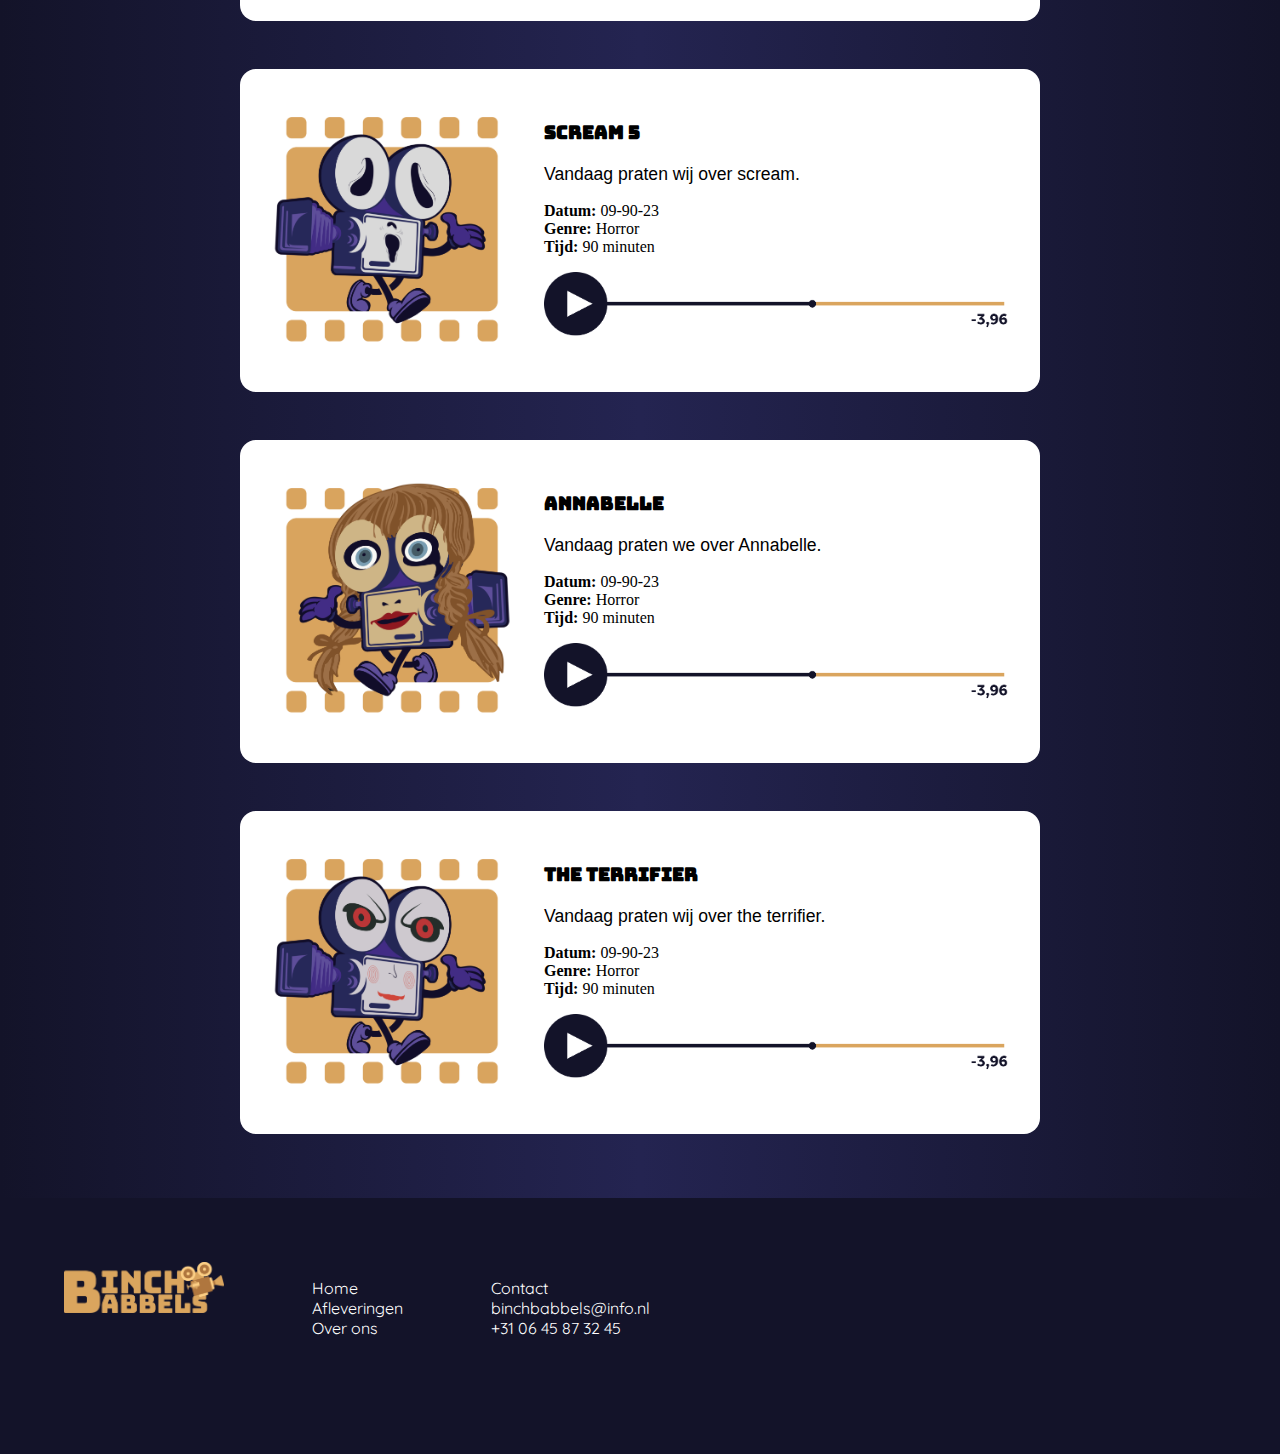
==== commit 0c4d790b: "oopsie" ====
--- a/afleveringen-podcast.html
+++ b/afleveringen-podcast.html
@@ -118,7 +118,7 @@
       </article>
 
       <article>
-        <img class="aflevering-tumbnail" src="images/Tekengebied 4 1.png" alt="tumbnail">
+        <img class="aflevering-tumbnail" src="images/Tekengebied41.png" alt="tumbnail">
         <div>
           <h3 class="titel-nieuwe">Annabelle</h3>
           <p>Vandaag praten we over Annabelle.</p>
